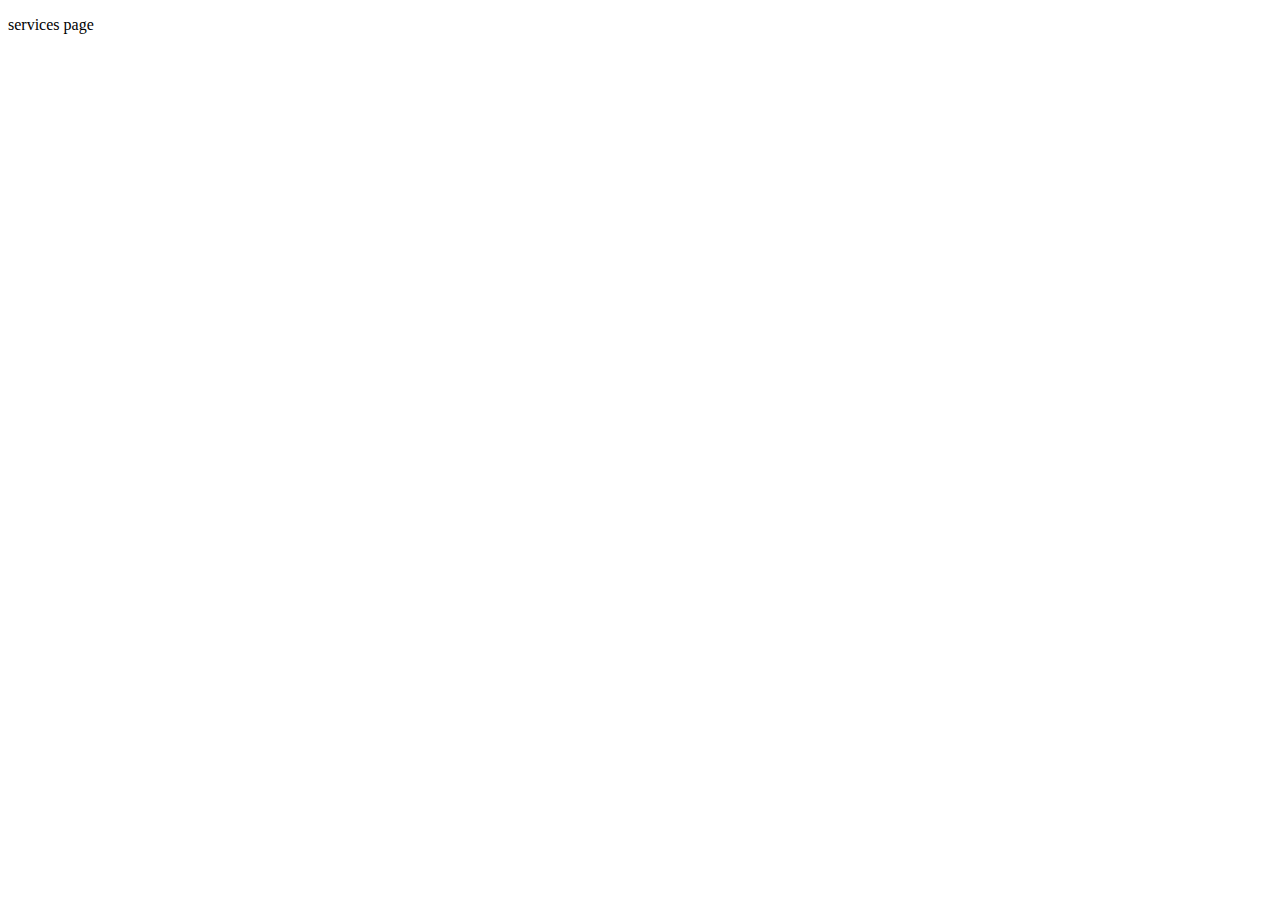
==== services.html @ c13758a7 "Initial commit" ====
<!DOCTYPE html>
<html lang="en">

<head>
    <meta charset="UTF-8">
    <meta http-equiv="X-UA-Compatible" content="IE=edge">
    <meta name="viewport" content="width=device-width, initial-scale=1.0">
    <title>Document</title>
</head>

<body>
    <p>services page</p>
</body>

</html>
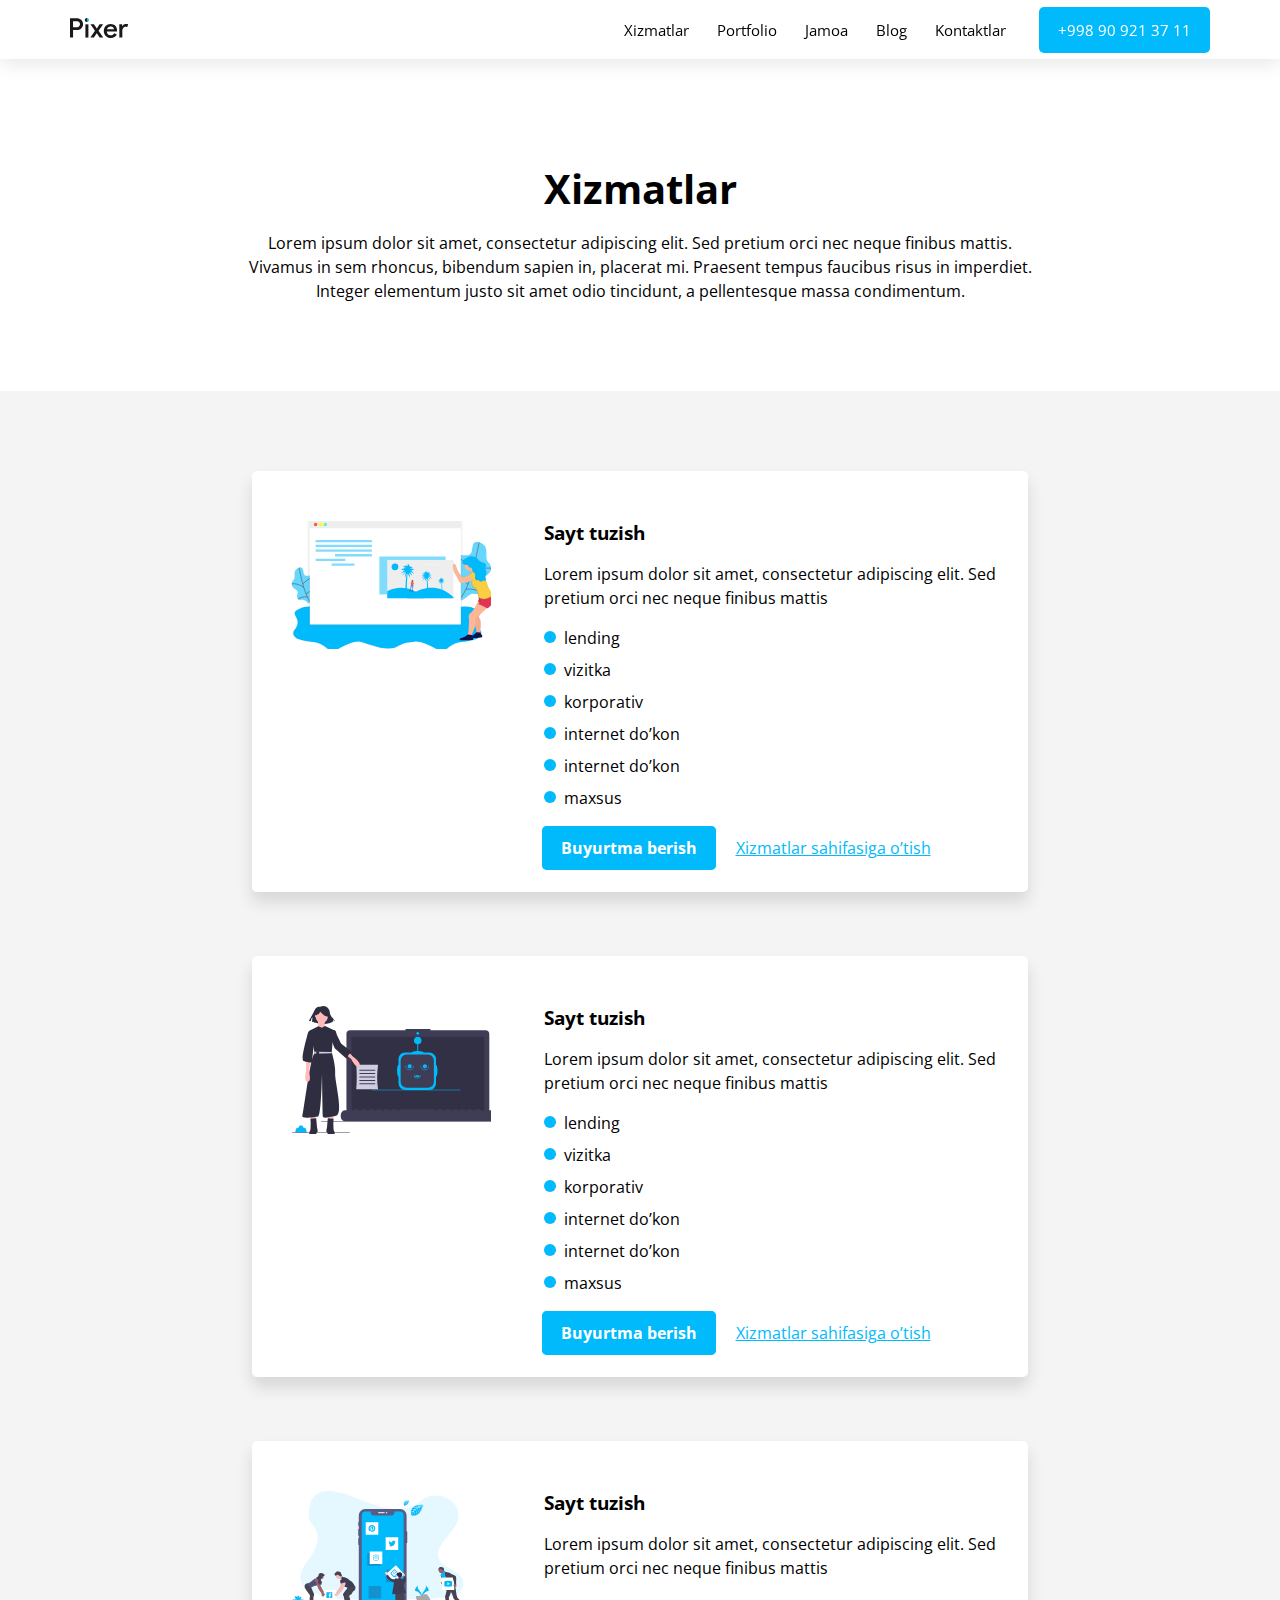
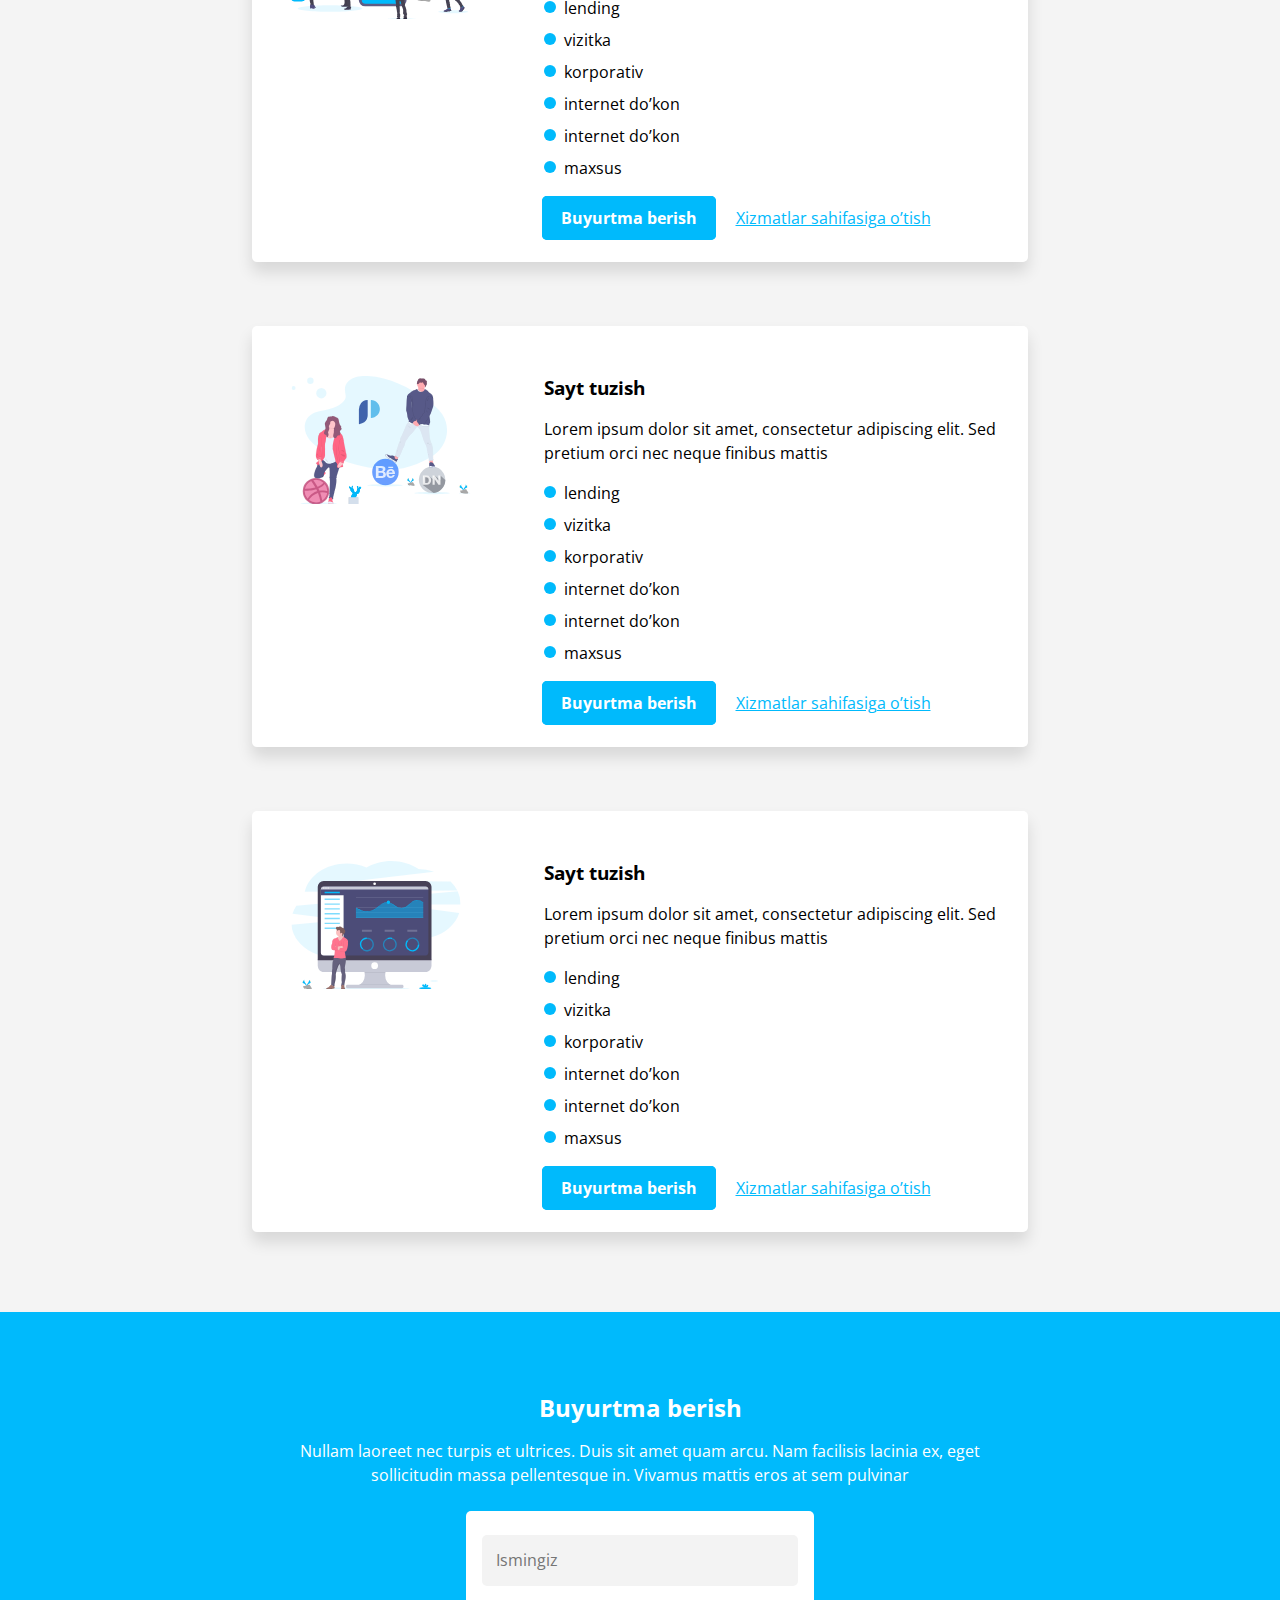
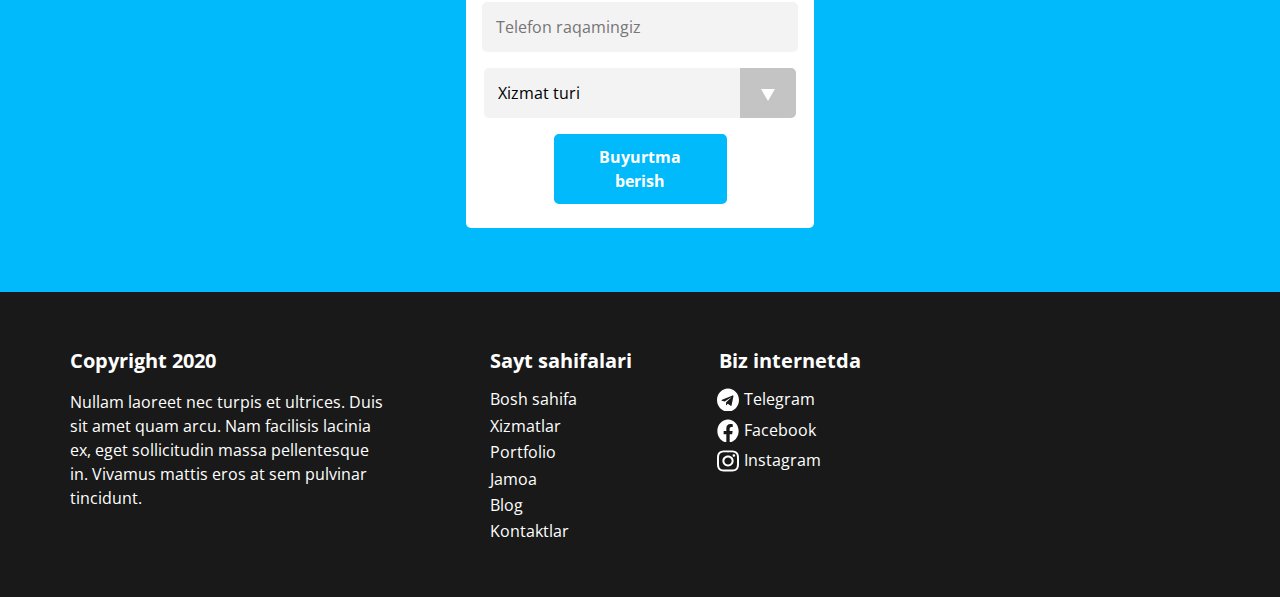
==== commit 76af47b2: "Updated" ====
--- a/services.html
+++ b/services.html
@@ -5,11 +5,386 @@
     <meta charset="UTF-8">
     <meta http-equiv="X-UA-Compatible" content="IE=edge">
     <meta name="viewport" content="width=device-width, initial-scale=1.0">
-    <title>Document</title>
+    <title>Services Page</title>
+    <link rel="stylesheet" href="./css/normalize.css">
+    <link rel="stylesheet" href="./css/styles.css">
+    <!-- <link rel="stylesheet" href="./css/styles.min.css"> -->
 </head>
 
 <body>
-    <p>services page</p>
+    <!-- Header started -->
+    <header class="site-header">
+        <div class="container">
+            <div class="header-box">
+                <a class="site-header-logo" href="./index.html">
+                    <svg width="59" height="20" viewBox="0 0 59 20" fill="currentColor"
+                        xmlns="http://www.w3.org/2000/svg">
+                        <g clip-path="url(#clip0_10_2)">
+                            <path
+                                d="M0 19.5676V0.216198H6.70257C7.53798 0.210424 8.36748 0.356677 9.15054 0.647812C9.89243 0.921593 10.5756 1.33379 11.1637 1.86249C11.7612 2.4057 12.2363 3.06984 12.5574 3.81079C12.8785 4.55174 13.0383 5.35255 13.0262 6.16C13.0346 6.96286 12.873 7.75841 12.552 8.49435C12.231 9.23029 11.7578 9.88996 11.1637 10.43C10.5757 10.9589 9.89253 11.3711 9.15054 11.6447C8.36804 11.9359 7.53911 12.0824 6.70419 12.0771H3.05369V19.5635L0 19.5676ZM6.78355 9.16186C7.24674 9.17085 7.70681 9.08429 8.13507 8.90759C8.51251 8.74953 8.85304 8.51487 9.13515 8.21847C9.40158 7.93659 9.61231 7.60689 9.75626 7.24673C9.89699 6.90357 9.97039 6.53655 9.97247 6.16567C9.97004 5.39418 9.67012 4.65337 9.13515 4.09748C8.82929 3.78664 8.46334 3.54133 8.05961 3.37649C7.65587 3.21166 7.2228 3.13075 6.78678 3.1387H3.05369V9.1651L6.78355 9.16186Z"
+                                fill="currentColor" />
+                            <path d="M15.4045 6.3244V19.5676H18.4047V6.3244H15.4045Z" fill="currentColor" />
+                            <path
+                                d="M18.9109 2.02445C18.9153 2.28999 18.8662 2.5537 18.7665 2.79983C18.6667 3.04596 18.5183 3.26945 18.3303 3.45695C18.1479 3.64913 17.9274 3.80123 17.683 3.90356C17.4386 4.00589 17.1756 4.05622 16.9107 4.05133V4.05133V-6.27427e-06C17.1756 -0.00469046 17.4386 0.0457264 17.6829 0.148046C17.9273 0.250366 18.1477 0.402356 18.3303 0.594374C18.5179 0.781671 18.666 1.00478 18.7658 1.25045C18.8655 1.49612 18.9149 1.75933 18.9109 2.02445V2.02445Z"
+                                fill="#00BAFC" />
+                            <path
+                                d="M16.9082 -3.17023e-06V4.05377C16.6399 4.05996 16.3732 4.01033 16.1251 3.90801C15.877 3.80569 15.6528 3.65292 15.4668 3.45939C15.2779 3.27192 15.1288 3.04814 15.0286 2.80154C14.9284 2.55493 14.8791 2.2906 14.8838 2.02445C14.88 1.75915 14.9296 1.49579 15.0298 1.25009C15.13 1.00439 15.2786 0.781388 15.4668 0.594377C15.653 0.401162 15.8772 0.248601 16.1253 0.146305C16.3734 0.0440089 16.64 -0.00580651 16.9082 -3.17023e-06V-3.17023e-06Z"
+                                fill="currentColor" />
+                            <path
+                                d="M24.9996 12.8375L20.4316 6.3244H23.9185L26.7827 10.5134H26.8637L29.536 6.3244H33.1574L28.5359 12.8375L33.2383 19.5676H29.6753L26.8103 15.2433H26.7293L23.8886 19.5676H20.3506L24.9996 12.8375Z"
+                                fill="currentColor" />
+                            <path
+                                d="M46.837 16.4054C46.267 17.4441 45.4495 18.3261 44.4571 18.9732C43.4313 19.6588 42.1705 20.0016 40.6746 20.0016C39.7342 20.0115 38.8015 19.8322 37.9318 19.4745C37.1138 19.1368 36.3733 18.6356 35.7559 18.0015C35.1359 17.3602 34.649 16.6025 34.3234 15.7721C33.9729 14.8722 33.7986 13.9133 33.81 12.9476C33.8047 12.0202 33.9694 11.0997 34.2959 10.2316C34.6033 9.40335 35.0664 8.64165 35.6604 7.98769C36.2804 7.31507 37.0354 6.78088 37.876 6.42003C38.7166 6.05917 39.6238 5.87979 40.5385 5.89359C41.5642 5.89359 42.4788 6.06473 43.2821 6.407C44.0578 6.73143 44.754 7.22015 45.3227 7.8395C45.8983 8.48222 46.3353 9.23672 46.6062 10.0559C46.9111 10.9693 47.0619 11.9272 47.0524 12.8901V13.133C47.0351 13.2129 47.0259 13.2943 47.0249 13.376C47.0072 13.4467 46.9983 13.5193 46.9982 13.5922H36.8103C36.8481 14.1675 37.0044 14.7288 37.2694 15.2409C37.5017 15.6851 37.8183 16.0798 38.2015 16.4029C38.5639 16.7056 38.9816 16.935 39.4315 17.0783C39.8589 17.2192 40.3056 17.2921 40.7555 17.2945C41.6193 17.2945 42.3311 17.0875 42.8909 16.6734C43.449 16.2587 43.9173 15.7354 44.2676 15.1348L46.837 16.4054ZM44.0522 11.2973C44.0045 10.986 43.9183 10.6819 43.7955 10.3919C43.6524 10.0474 43.4411 9.73528 43.1744 9.47445C42.8604 9.17221 42.4941 8.92964 42.0933 8.7586C41.6522 8.56048 41.1164 8.46141 40.4859 8.46141C39.6221 8.46141 38.8787 8.71811 38.2557 9.23152C37.6328 9.74492 37.2138 10.4335 36.999 11.2973H44.0522Z"
+                                fill="currentColor" />
+                            <path
+                                d="M49.323 6.32439H52.1572V8.32455H52.3192C52.4896 7.97311 52.7142 7.65066 52.9848 7.36901C53.263 7.07159 53.5817 6.81481 53.9315 6.60619C54.2826 6.39788 54.6541 6.22586 55.0401 6.09279C55.4001 5.96384 55.7792 5.89596 56.1616 5.89197C56.5346 5.88498 56.9069 5.92608 57.2694 6.01424C57.5619 6.09067 57.8435 6.20386 58.1075 6.35111L57.2427 9.08089C57.0308 8.98692 56.8084 8.91894 56.5803 8.87844C56.2903 8.82969 55.9965 8.80692 55.7025 8.81042C55.2391 8.80503 54.7808 8.90761 54.3639 9.11004C53.9584 9.30937 53.5958 9.58611 53.2966 9.92468C52.9822 10.2826 52.7393 10.6974 52.5807 11.1466C52.408 11.6257 52.3211 12.1315 52.324 12.6407V19.5676H49.3279L49.323 6.32439Z"
+                                fill="currentColor" />
+                        </g>
+                        <defs>
+                            <clipPath id="clip0_10_2">
+                                <rect width="58.1067" height="20" fill="white" />
+                            </clipPath>
+                        </defs>
+                    </svg>
+                </a>
+                <nav>
+                    <ul class="nav-list">
+                        <li class="nav-list-item">
+                            <a class="nav-list-item-link next-page-list-item" href="./services.html">Xizmatlar</a>
+                        </li>
+                        <li class="nav-list-item">
+                            <a class="nav-list-item-link next-page-list-item" href="./portfolio.html">Portfolio</a>
+                        </li>
+                        <li class="nav-list-item">
+                            <a class="nav-list-item-link next-page-list-item" href="./team.html">Jamoa</a>
+                        </li>
+                        <li class="nav-list-item">
+                            <a class="nav-list-item-link next-page-list-item" href="./blog.html">Blog</a>
+                        </li>
+                        <li class="nav-list-item">
+                            <a class="nav-list-item-link next-page-list-item" href="./contact.html">Kontaktlar</a>
+                        </li>
+                    </ul>
+                </nav>
+                <a class="main-button" href="tel:+99890909213711">+998 90 921 37 11</a>
+            </div>
+        </div>
+    </header>
+    <!-- Header finished -->
+
+    <main>
+        <section class="page-hero">
+            <div class="container">
+                <div class="page-hero-box">
+                    <h2>Xizmatlar</h2>
+                    <p>Lorem ipsum dolor sit amet, consectetur adipiscing elit. Sed pretium orci nec neque finibus
+                        mattis. Vivamus in sem rhoncus, bibendum sapien in, placerat mi. Praesent tempus faucibus risus
+                        in imperdiet. Integer elementum justo sit amet odio tincidunt, a pellentesque massa condimentum.
+                    </p>
+                </div>
+            </div>
+        </section>
+
+        <section class="info">
+            <div class="container">
+                <ul class="info-list">
+                    <li class="info-list-item">
+                        <div class="info-list-all-box">
+                            <h3>
+                                Sayt tuzish
+                            </h3>
+                            <div class="info-list-desc">
+                                <p>
+                                    Lorem ipsum dolor sit amet, consectetur adipiscing elit. Sed pretium orci nec neque
+                                    finibus mattis
+                                </p>
+                            </div>
+                            <ul class="info-sublist">
+                                <li class="info-sublist-item">
+                                    lending
+                                </li>
+                                <li class="info-sublist-item">
+                                    vizitka
+                                </li>
+                                <li class="info-sublist-item">
+                                    korporativ
+                                </li>
+                                <li class="info-sublist-item">
+                                    internet do’kon
+                                </li>
+                                <li class="info-sublist-item">
+                                    internet do’kon
+                                </li>
+                                <li class="info-sublist-item">
+                                    maxsus
+                                </li>
+                            </ul>
+                        </div>
+
+                        <div class="hero-button services-button next-page-buttons">
+                            <a class="hero-button-item" href="#order">Buyurtma berish</a>
+                            <a class="services-button-item" href="./services.html">Xizmatlar sahifasiga o’tish</a>
+                        </div>
+                    </li>
+
+                    <li class="info-list-item">
+                        <div class="info-list-all-box">
+                            <h3>
+                                Sayt tuzish
+                            </h3>
+                            <div class="info-list-desc">
+                                <p>
+                                    Lorem ipsum dolor sit amet, consectetur adipiscing elit. Sed pretium orci nec neque
+                                    finibus mattis
+                                </p>
+                            </div>
+                            <ul class="info-sublist">
+                                <li class="info-sublist-item">
+                                    lending
+                                </li>
+                                <li class="info-sublist-item">
+                                    vizitka
+                                </li>
+                                <li class="info-sublist-item">
+                                    korporativ
+                                </li>
+                                <li class="info-sublist-item">
+                                    internet do’kon
+                                </li>
+                                <li class="info-sublist-item">
+                                    internet do’kon
+                                </li>
+                                <li class="info-sublist-item">
+                                    maxsus
+                                </li>
+                            </ul>
+                        </div>
+
+                        <div class="hero-button services-button next-page-buttons">
+                            <a class="hero-button-item" href="#order">Buyurtma berish</a>
+                            <a class="services-button-item" href="./services.html">Xizmatlar sahifasiga o’tish</a>
+                        </div>
+                    </li>
+
+                    <li class="info-list-item">
+                        <div class="info-list-all-box">
+                            <h3>
+                                Sayt tuzish
+                            </h3>
+                            <div class="info-list-desc">
+                                <p>
+                                    Lorem ipsum dolor sit amet, consectetur adipiscing elit. Sed pretium orci nec neque
+                                    finibus mattis
+                                </p>
+                            </div>
+                            <ul class="info-sublist">
+                                <li class="info-sublist-item">
+                                    lending
+                                </li>
+                                <li class="info-sublist-item">
+                                    vizitka
+                                </li>
+                                <li class="info-sublist-item">
+                                    korporativ
+                                </li>
+                                <li class="info-sublist-item">
+                                    internet do’kon
+                                </li>
+                                <li class="info-sublist-item">
+                                    internet do’kon
+                                </li>
+                                <li class="info-sublist-item">
+                                    maxsus
+                                </li>
+                            </ul>
+                        </div>
+
+                        <div class="hero-button services-button next-page-buttons">
+                            <a class="hero-button-item" href="#order">Buyurtma berish</a>
+                            <a class="services-button-item" href="./services.html">Xizmatlar sahifasiga o’tish</a>
+                        </div>
+                    </li>
+
+                    <li class="info-list-item">
+                        <div class="info-list-all-box">
+                            <h3>
+                                Sayt tuzish
+                            </h3>
+                            <div class="info-list-desc">
+                                <p>
+                                    Lorem ipsum dolor sit amet, consectetur adipiscing elit. Sed pretium orci nec neque
+                                    finibus mattis
+                                </p>
+                            </div>
+                            <ul class="info-sublist">
+                                <li class="info-sublist-item">
+                                    lending
+                                </li>
+                                <li class="info-sublist-item">
+                                    vizitka
+                                </li>
+                                <li class="info-sublist-item">
+                                    korporativ
+                                </li>
+                                <li class="info-sublist-item">
+                                    internet do’kon
+                                </li>
+                                <li class="info-sublist-item">
+                                    internet do’kon
+                                </li>
+                                <li class="info-sublist-item">
+                                    maxsus
+                                </li>
+                            </ul>
+                        </div>
+
+                        <div class="hero-button services-button next-page-buttons">
+                            <a class="hero-button-item" href="#order">Buyurtma berish</a>
+                            <a class="services-button-item" href="./services.html">Xizmatlar sahifasiga o’tish</a>
+                        </div>
+                    </li>
+
+                    <li class="info-list-item">
+                        <div class="info-list-all-box">
+                            <h3>
+                                Sayt tuzish
+                            </h3>
+                            <div class="info-list-desc">
+                                <p>
+                                    Lorem ipsum dolor sit amet, consectetur adipiscing elit. Sed pretium orci nec neque
+                                    finibus mattis
+                                </p>
+                            </div>
+                            <ul class="info-sublist">
+                                <li class="info-sublist-item">
+                                    lending
+                                </li>
+                                <li class="info-sublist-item">
+                                    vizitka
+                                </li>
+                                <li class="info-sublist-item">
+                                    korporativ
+                                </li>
+                                <li class="info-sublist-item">
+                                    internet do’kon
+                                </li>
+                                <li class="info-sublist-item">
+                                    internet do’kon
+                                </li>
+                                <li class="info-sublist-item">
+                                    maxsus
+                                </li>
+                            </ul>
+                        </div>
+
+                        <div class="hero-button services-button next-page-buttons">
+                            <a class="hero-button-item" href="#order">Buyurtma berish</a>
+                            <a class="services-button-item" href="./services.html">Xizmatlar sahifasiga o’tish</a>
+                        </div>
+                    </li>
+                </ul>
+            </div>
+        </section>
+
+        <section id="order">
+            <div class="contact">
+                <div class="container">
+                    <div class="contact-box">
+                        <h3 class="services-title contact-text">
+                            Buyurtma berish
+                        </h3>
+                        <div class="services-description">
+                            <p class="services-description-content contact-text">
+                                Nullam laoreet nec turpis et ultrices. Duis sit amet quam arcu. Nam facilisis lacinia
+                                ex,
+                                eget
+                                sollicitudin massa pellentesque in. Vivamus mattis eros at sem pulvinar
+                            </p>
+                        </div>
+                        <form class="contact-form" action="https://echo.htmlacademy.ru/courses" method="POST"
+                            autocomplete="off">
+                            <input class="contact-form-input" type="text" placeholder="Ismingiz" aria-label="Ismingiz"
+                                name="user_name" required>
+                            <input class="contact-form-input" type="tel" placeholder="Telefon raqamingiz" aria-label="Telefon raqamingiz" name="user_telnumber" required>
+                            <select class="contact-form-input contact-form-select" name="form_select">
+                                <option value="service" selected disabled>Xizmat turi</option>
+                                <option value="creating">Vebsayt tuzish</option>
+                                <option value="telegrambot">Telegram bot</option>
+                                <option value="smm">SMM</option>
+                                <option value="graphics">Grafik dizayn</option>
+                                <option value="crm">CRM tizimlar</option>
+                            </select>
+
+                            <div class="form-button strategy-link">
+                                <button type="submit" class="hero-button-item">Buyurtma berish</button>
+                            </div>
+                        </form>
+                    </div>
+                </div>
+            </div>
+        </section>
+    </main>
+
+    <!-- Footer started -->
+    <footer>
+        <div class="site-footer">
+            <div class="container">
+                <div class="footer-box">
+                    <div class="site-footer-info">
+                        <strong class="site-footer-social-subheading">Copyright 2020</strong>
+                        <p class="site-footer-info-description">
+                            Nullam laoreet nec turpis et ultrices. Duis sit amet quam arcu. Nam facilisis lacinia ex,
+                            eget sollicitudin massa pellentesque in. Vivamus mattis eros at sem pulvinar tincidunt.
+                        </p>
+                    </div>
+
+                    <div class="site-footer-list-box">
+                        <strong class="site-footer-social-subheading">Sayt sahifalari</strong>
+                        <ul class="site-footer-list">
+                            <li class="site-footer-list-item">
+                                <a class="site-footer-list-item-link" href="./index.html">Bosh sahifa</a>
+                            </li>
+                            <li class="site-footer-list-item">
+                                <a class="site-footer-list-item-link" href="./services.html">Xizmatlar</a>
+                            </li>
+                            <li class="site-footer-list-item">
+                                <a class="site-footer-list-item-link" href="./portfolio.html">Portfolio</a>
+                            </li>
+                            <li class="site-footer-list-item">
+                                <a class="site-footer-list-item-link" href="./team.html">Jamoa</a>
+                            </li>
+                            <li class="site-footer-list-item">
+                                <a class="site-footer-list-item-link" href="./blog.html">Blog</a>
+                            </li>
+                            <li class="site-footer-list-item">
+                                <a class="site-footer-list-item-link" href="./contact.html">Kontaktlar</a>
+                            </li>
+                        </ul>
+                    </div>
+
+                    <div class="site-footer-social-link">
+                        <strong class="site-footer-social-subheading">Biz internetda</strong>
+                        <ul class="site-footer-list">
+                            <li class="site-footer-list-item site-footer-social-list-item">
+                                <a class="site-footer-list-item-link" href="https://web.telegram.org/"
+                                    target="blank">Telegram</a>
+                            </li>
+                            <li class="site-footer-list-item site-footer-social-list-item">
+                                <a class="site-footer-list-item-link"
+                                    href="https://www.googleadservices.com/pagead/aclk?sa=L&ai=DChcSEwi1vpmx5LH4AhUU-7IKHc6TC10YABAAGgJscg&ae=2&ohost=www.google.com&cid=CAESbeD23pTk3afvmd465yNEU3FPaCDDPY_rdlm5u_0SWQ55W1ql4n3HIS4uQI27hx22NHyIb6YDe4Vp_Um40R7a17hJ7rR8JEUUQHUcKEEaW8VaXQ2GG-rhT-alDJwYmvGyyhrnG1CAbHMnTqKlH6c&sig=AOD64_2B2x4SDjdLaLrfPX5Wq9Smlm7-hQ&q&adurl&ved=2ahUKEwjmipGx5LH4AhVx-ioKHaIKCbwQ0Qx6BAgDEAE"
+                                    target="blank">Facebook</a>
+                            </li>
+                            <li class="site-footer-list-item site-footer-social-list-item">
+                                <a class="site-footer-list-item-link" href="https://www.instagram.com/"
+                                    target="blank">Instagram</a>
+                            </li>
+                        </ul>
+                    </div>
+                </div>
+            </div>
+        </div>
+    </footer>
+    <!-- Footer finished -->
 </body>
 
 </html>--- a/css/styles.css
+++ b/css/styles.css
@@ -0,0 +1,832 @@
+:root{
+    --main-white-color: #ffffff;
+    --main-black-color: #000000;
+    --main-button-color: #00BAFC;
+    --main-border-raidus: 5px;
+}
+
+/* open-sans-regular - latin */
+@font-face {
+    font-family: 'Open Sans';
+    font-style: normal;
+    font-weight: 400;
+    src: url('../fonts/open-sans-v29-latin-regular.woff2') format('woff2'), /* Chrome 26+, Opera 23+, Firefox 39+ */
+    url('../fonts/open-sans-v29-latin-regular.woff') format('woff'); /* Chrome 6+, Firefox 3.+, IE 9+, Safari 5.1+ */
+}
+/* open-sans-700 - latin */
+@font-face {
+    font-family: 'Open Sans';
+    font-style: normal;
+    font-weight: 700;
+    src: url('../fonts/open-sans-v29-latin-700.woff2') format('woff2'), /* Chrome 26+, Opera 23+, Firefox 39+ */
+    url('../fonts/open-sans-v29-latin-700.woff') format('woff'); /* Chrome 6+, Firefox 3.6+, IE9+, Safari 5.1+ */
+}
+
+html{
+    scroll-behavior: smooth;
+}
+
+body{
+    margin: 0;
+    padding: 0;
+    box-sizing: border-box;
+    font-family: 'Open Sans';
+    font-weight: 400;
+}
+
+ul{
+    margin: 0;
+    padding: 0;
+    box-sizing: border-box;
+}
+
+.container{
+    max-width: 1140px;
+    margin: 0 auto;
+    padding: 0 20px;
+}
+
+.gotopbtn{
+    position: fixed;
+    width: 50px;
+    height: 50px;
+    background: #27ae60;
+    bottom: 40px;
+    right: 50px;
+    
+    text-decoration: none;
+    text-align: center;
+    line-height: 50px;
+    color: white;
+    font-size: 22px;
+}
+
+.visually-hidden{
+    clip: rect(0 0 0 0);
+    clip-path: inset(50%);
+    height: 1px;
+    overflow: hidden;
+    position: absolute;
+    white-space: nowrap;
+    width: 1px;
+}
+
+
+/* Header section's styles started */
+.site-header{
+    position: fixed;
+    width: 100%;
+    z-index: 1;
+    background: var(--main-white-color);
+    box-shadow: 0px 4px 20px #0000001a;
+}
+
+.header-box{
+    display: flex;
+    align-items: center;
+}
+
+.site-header-logo{
+    width: 58px;
+    margin-right: auto;
+    padding: 18px 0;
+    vertical-align: middle;
+    color: #191919;
+}
+
+.site-header-logo:hover{
+    opacity: 0.8;
+}
+
+.site-header-logo:active{
+    opacity: 0.5;
+}
+
+.nav-list{
+    display: flex;
+    list-style: none;
+    margin-right: 5px;
+}
+
+.nav-list-item-link{
+    padding: 18px;
+    font-size: 15px;
+    line-height: 24px;
+    text-decoration: none;
+    color: var(--main-black-color);
+}
+
+.nav-list-item-link:hover{
+    border-bottom: 3px solid #191919;
+}
+
+.nav-list-item-link:active{
+    background-color: #191919b3;
+    border-bottom: none;
+    color: var(--main-white-color);
+}
+
+.nav-list-item-sublist{
+    display: none;
+    position: fixed;
+    width: 150px;
+    background-color: var(--main-white-color);
+    list-style: none;
+    padding-left: 20px;
+    padding-top: 10px;
+}
+
+.nav-list-item-sublist > li{
+    padding-top: 10px;
+    padding-bottom: 10px;
+    padding-left: 10px;
+}
+
+.nav-list-item-sublist > li > a{
+    text-decoration: none;
+    font-size: 15px;
+    line-height: 24px;
+    color: #000000;
+}
+
+.nav-list-item-sublist > li:hover{
+    background: var(--main-button-color);
+}
+
+.nav-list-item-sublist > li:hover > a{
+    color: var(--main-white-color);
+}
+
+.nav-list-item:hover .nav-list-item-sublist{
+    display: block;
+}
+
+/* Main button styles */
+.main-button{
+    padding: 8px 16px;
+    text-align: center;
+    font-size: 15px;
+    line-height: 24px;
+    border: 3px solid transparent;
+    background-color: var(--main-button-color);
+    border-radius: var(--main-border-raidus);
+    color: var(--main-white-color);
+    text-decoration: none;
+}
+
+.main-button:hover{
+    background-color: var(--main-white-color);
+    color: var(--main-button-color);
+    border: 3px solid var(--main-button-color);
+    border-radius: var(--main-border-raidus);
+}
+
+.main-button:active{
+    background: #00bafc99;
+    border: 3px solid transparent;
+    border-radius: var(--main-border-raidus);
+    color: var(--main-white-color);
+}
+/* Main button styles finished*/
+/* Header section's styles finished */
+
+/* Main section's styles started */
+/* Hero section's styles started */
+.hero{
+    display: flex;
+    justify-content: space-between;
+    padding-top: 140px;
+    padding-bottom: 136px;
+}
+
+.hero-heading{
+    width: 470px;
+    margin-bottom: 16px;
+}
+
+.hero-heading-content{
+    font-weight: 700;
+    font-size: 30px;
+    line-height: 130%;
+    color: var(--main-black-color);
+}
+
+.hero-description{
+    width: 465px;
+}
+
+.hero-description-content{
+    font-size: 16px;
+    line-height: 24px;
+    color: var(--main-black-color);
+}
+
+.hero-button{
+    margin-top: 25px;
+}
+
+.hero-button-item{
+    padding: 8px 16px;
+    text-decoration: none;
+    background-color: var(--main-button-color);
+    color: var(--main-white-color);
+    border: 3px solid var(--main-button-color);
+    border-radius: var(--main-border-raidus);
+    font-weight: 700;
+    font-size: 16px;
+    line-height: 24px;
+}
+
+.hero-button-item:hover{
+    opacity: 0.8;
+}
+
+.hero-button-item:active{
+    opacity: 0.6;
+}
+
+.hero-intro-iframe{
+    border: none;
+    border-radius: var(--main-border-raidus);
+}
+/* Hero section's styles finished */
+
+/* Services section's styles started */
+.services-title{
+    margin-bottom: 16px;
+    font-weight: 700;
+    font-size: 24px;
+    line-height: 130%;
+    text-align: center;
+    color: var(--main-black-color);
+}
+
+.services-description{
+    width: 719px;
+    margin: 0 auto;
+}
+
+.services-description-content{
+    font-size: 16px;
+    line-height: 24px;
+    text-align: center;
+    color: var(--main-black-color);
+}
+
+.services-list{
+    display: flex;
+    align-items: center;
+    justify-content: center;
+    flex-wrap: wrap;
+    list-style: none;
+}
+
+.services-list-item{
+    position: relative;
+    width: 320px;
+    box-shadow: 0px 8px 8px #0000001a;
+    border-radius: var(--main-border-raidus);   
+}
+
+.services-list-item:hover{
+    background: var(--main-white-color);
+    box-shadow: 0px 12px 21px #0000001a;
+    border-radius: var(--main-border-raidus);  
+}
+
+.services-list-item:active{
+    background: var(--main-white-color);
+    box-shadow: 0px 4px 4px #00000033;
+    border-radius: var(--main-border-raidus);  
+}
+
+.services-list-item:nth-child(2){
+    margin: 0 70px;
+}
+
+.services-list-item:nth-child(4), .services-list-item:nth-child(5){
+    margin-top: 48px;
+}
+
+.services-list-item:nth-child(4){
+    margin-right: 70px;
+}
+
+.services-list-item::before{
+    position: absolute;
+    content: "";
+    background-image: url("../Images/services-card-first.svg");
+    background-repeat: no-repeat;
+    width: 222px;
+    height: 130px;
+    left: 60px;
+    top: 24px;
+}
+
+.services-list-item:nth-child(2)::before{
+    background-image: url("../Images/services-card-second.svg");
+}
+
+.services-list-item:nth-child(3)::before{
+    background-image: url("../Images/services-card-third.svg");
+}
+
+.services-list-item:nth-child(4)::before{
+    background-image: url("../Images/services-card-fourth.svg");
+}
+
+.services-list-item:nth-child(5)::before{
+    background-image: url("../Images/services-card-fiveth.svg");
+}
+
+.services-list-link{
+    text-decoration: none;
+    color: var(--main-black-color);
+}
+
+.services-list-box{
+    padding-top: 170px;
+    padding-bottom: 24px;
+    text-align: center;
+}
+
+.services-list-heading{
+    margin-bottom: 16px;
+    font-weight: 700;
+    font-size: 20px;
+    line-height: 130%;
+}
+
+.services-button{
+    margin-top: 52px;
+    margin-right: 80px;
+    text-align: center;
+}
+
+.services-button-item{
+    margin-left: 16px;
+    line-height: 24px;
+    text-align: center;
+    text-decoration-line: underline;
+    color: var(--main-button-color);
+}
+
+/* Services section's styles finished */
+
+
+/* Strategy section's styles started */
+.strategy{
+    width: 828px;
+    margin: 0 auto;
+    padding-top: 112px;
+}
+
+.strategy-list{
+    display: flex;
+    flex-direction: column;
+    width: 950px;
+    margin: 0 auto;
+    justify-content: center;
+    margin-top: 122px;
+    list-style: none;
+}
+
+.strategy-list-item{
+    position: relative;
+    display: flex;
+    align-items: center;
+    margin-bottom: 229px;
+}
+
+.strategy-list-item:nth-child(5){
+    margin-bottom: 135px;
+}
+
+.strategy-list-item:nth-child(odd)::before{
+    position: absolute;
+    content: "";
+    width: 300px;
+    height: 290px;
+    background-image: url("../Images/ourmethod-one.svg");
+    background-repeat: no-repeat;
+    left: -15px;
+}
+
+.strategy-list-item:nth-child(2)::before{
+    position: absolute;
+    content: "";
+    width: 300px;
+    height: 290px;
+    background-image: url("../Images/ourmethod-two.svg");
+    background-repeat: no-repeat;
+    right: 130px;
+}
+
+.strategy-list-item:nth-child(3)::before{
+    position: absolute;
+    content: "";
+    width: 300px;
+    height: 290px;
+    background-image: url("../Images/ourmethod-three.svg");
+    background-repeat: no-repeat;
+    right: 130px;
+}
+
+.strategy-list-item:nth-child(4)::before{
+    position: absolute;
+    content: "";
+    width: 300px;
+    height: 290px;
+    background-image: url("../Images/ourmethod-four.svg");
+    background-repeat: no-repeat;
+    right: 130px;
+    bottom: -140px;
+}
+
+.strategy-list-item:nth-child(5)::before{
+    position: absolute;
+    content: "";
+    width: 300px;
+    height: 290px;
+    background-image: url("../Images/ourmethod-five.svg");
+    background-repeat: no-repeat;
+    right: 130px;
+    bottom: -120px;
+}
+
+.strategy-list-contents-even{
+    width: 493px;
+    margin-left: 320px;
+}
+
+.strategy-list-contents-odd{
+    width: 593px;
+    margin-right: 400px;
+}
+
+.text-line-height{
+    line-height: 24px;
+}
+
+.strategy-link{
+    text-align: center;
+    margin-top: 0;
+    padding-bottom: 56px;
+}
+/* Strategy section's styles finished */
+
+
+/* Contact section's srtles started */
+.contact{
+    background: var(--main-button-color);
+}
+
+.contact-box{
+    padding-top: 56px;
+    padding-bottom: 64px;
+}
+
+.contact-text{
+    color: var(--main-white-color);
+}
+
+.contact-form{
+    width: 348px;
+    margin-top: 24px;
+    margin-right: auto;
+    margin-left: auto;
+    padding-top: 24px;
+    background-color: var(--main-white-color);
+    border-radius: var(--main-border-raidus);
+}
+
+.contact-form-input{
+    width: 300px;
+    display: block;
+    margin-right: auto;
+    margin-bottom: 16px;
+    margin-left: auto;
+    padding-top: 16px;
+    padding-bottom: 16px;
+    padding-left: 14px;
+    background: #F3F3F3;
+    border-radius: var(--main-border-raidus);
+    border: none;
+}
+
+.contact-form-select{
+    width: 312px;
+    appearance: none;
+    background-image: url(../Images/order-select-bg.svg);
+    background-repeat: no-repeat;
+    background-position: right;
+}
+
+.form-button{
+    display: flex;
+    width: 173px;
+    margin: 0 auto;
+    padding-bottom: 24px;
+}
+
+.form-button-item{
+    padding: 8px 16px;
+    background: var(--main-button-color);
+    border-radius: var(--main-border-raidus);
+    border: 3px solid transparent;
+    font-weight: 700;
+    font-size: 16px;
+    color: var(--main-white-color);
+}
+
+.form-button-item:hover{
+    background-color: var(--main-white-color);
+    color: var(--main-button-color);
+    border: 3px solid var(--main-button-color);
+    border-radius: var(--main-border-raidus);
+}
+
+.form-button-item:active{
+    background: #00bafc99;
+    border: 3px solid transparent;
+    border-radius: var(--main-border-raidus);
+    color: var(--main-white-color);
+}
+/* Contact section's srtles finished */
+/* Main section's styles finisheed */
+
+/* Footer section's styles started */
+.site-footer{
+    background-color: #191919;
+}
+
+.footer-box{
+    display: flex;
+    padding: 56px 0;
+}
+
+.site-footer-info{
+    width: 320px;
+}
+
+.site-footer-social-subheading{
+    margin-bottom: 16px;
+    font-weight: 700;
+    font-size: 20px;
+    line-height: 130%;
+    color: var(--main-white-color);
+}
+
+.site-footer-info-description{
+    line-height: 150%;
+    color: var(--main-white-color);
+}
+
+.site-footer-list-item-link{
+    color: var(--main-white-color);
+}
+
+.site-footer-list-item-link:hover{
+    color: var(--main-button-color);
+}
+
+.site-footer-list-item-link:active{
+    opacity: 0.6;
+}
+
+.site-footer-list-box{
+    margin-right: 87px;
+    margin-left: 100px;
+}
+
+.site-footer-list{
+    margin-top: 16px;
+    list-style: none;
+}
+
+.site-footer-list-item{
+    margin-bottom: 8px;
+}
+
+.site-footer-list-item:nth-child(6){
+    margin-bottom: 0px;
+}
+
+.site-footer-list-item-link{
+    text-decoration: none;
+}
+
+.site-footer-social-list-item{
+    position: relative;
+    margin-left: 25px;
+    margin-bottom: 12px;
+}
+
+.site-footer-social-list-item::before{
+    position: absolute;
+    content: "";
+    background: url("../Images/telegram.svg") no-repeat;
+    width: 22px;
+    height: 23px;
+    left: -27px;
+    top: -2px;
+}
+
+.site-footer-social-list-item:nth-child(2)::before{
+    position: absolute;
+    content: "";
+    background: url("../Images/facebook.svg") no-repeat;
+    width: 22px;
+    height: 23px;
+    left: -27px;
+    top: -2px;
+}
+
+.site-footer-social-list-item:nth-child(3)::before{
+    position: absolute;
+    content: "";
+    background: url("../Images/instagram.svg") no-repeat;
+    width: 22px;
+    height: 23px;
+    left: -27px;
+    top: -2px;
+}
+/* Footer section's styles finished */
+
+
+.next-page-list-item{
+    padding-top: 18px;
+    padding-right: 28px;
+    padding-bottom: 18px;
+    padding-left: 0;
+}
+
+.page-hero{
+    padding-top: 130px;
+    padding-bottom: 72px;
+}
+
+.page-hero-box{
+    width: 800px;
+    margin: 0 auto;
+    text-align: center;
+}
+
+.page-hero-box > h2{
+    margin-bottom: 16px;
+    font-weight: 700;
+    font-size: 40px;
+    line-height: 130%;
+    color: var(--main-black-color);
+}
+
+.page-hero-box > p{
+    line-height: 24px;
+    text-align: center;
+    color: var(--main-black-color);
+}
+
+.info{
+    background-color: #F4F4F4;
+}
+
+.info-list{
+    padding: 80px 0;
+    list-style: none;
+}
+
+.info-list-item{
+    position: relative;
+    width: 504px;
+    margin: 0px auto;
+    margin-bottom: 64px;
+    padding-top: 32px;
+    padding-bottom: 32px;
+    /* padding-right: 32px; */
+    padding-left: 272px;
+    background: var(--main-white-color);
+    box-shadow: 0px 10px 16px #0000001f;
+    border-radius: 5px;
+}
+
+.info-list-item::before{
+    position: absolute;
+    content: "";
+    background-image: url(../Images/services-card-first.svg);
+    background-repeat: no-repeat;
+    width: 200px;
+    height: 128px;
+    top: 50px;
+    left: 5%;
+}
+
+.info-list-item:nth-child(2){
+    position: relative;
+}
+
+.info-list-item:nth-child(2)::before{
+    position: absolute;
+    content: "";
+    background-image: url(../Images/services-card-second.svg);
+    background-repeat: no-repeat;
+    width: 200px;
+    height: 128px;
+    top: 50px;
+    left: 5%;
+}
+
+.info-list-item:nth-child(3){
+    position: relative;
+}
+
+.info-list-item:nth-child(3)::before{
+    position: absolute;
+    content: "";
+    background-image: url(../Images/services-card-third.svg);
+    background-repeat: no-repeat;
+    width: 200px;
+    height: 128px;
+    top: 50px;
+    left: 5%;
+}
+
+.info-list-item:nth-child(4){
+    position: relative;
+}
+
+.info-list-item:nth-child(4)::before{
+    position: absolute;
+    content: "";
+    background-image: url(../Images/services-card-fourth.svg);
+    background-repeat: no-repeat;
+    width: 200px;
+    height: 128px;
+    top: 50px;
+    left: 5%;
+}
+
+.info-list-item:last-child{
+    position: relative;
+    margin-bottom: 0;
+}
+
+.info-list-item:last-child::before{
+    position: absolute;
+    content: "";
+    background-image: url(../Images/services-card-fiveth.svg);
+    background-repeat: no-repeat;
+    width: 200px;
+    height: 128px;
+    top: 50px;
+    left: 5%;
+}
+
+.info-list-item > h3{
+    margin-bottom: 16px;
+    font-weight: 700;
+    font-size: 20px;
+    line-height: 130%;
+    color: var(--main-black-color);
+}
+
+.info-list-desc{
+    width: 500px;
+}
+
+.info-list-desc > p{
+    margin-bottom: 16px;
+    line-height: 24px;
+    color: var(--main-black-color);
+}
+
+.info-sublist{
+    list-style: none;
+}
+
+.info-sublist-item{
+    position: relative;
+    margin-left: 20px;
+    margin-bottom: 8px;
+    line-height: 24px;
+    color: var(--main-black-color);
+}
+
+.info-list-all-box{
+    margin-left: 20px;
+}
+
+.info-sublist-item::before{
+    position: absolute;
+    content: "";
+    width: 12px;
+    height: 12px;
+    border-radius: 50%;
+    background-color: #00BAFC;
+    left: -20px;
+    top: 5px;
+}
+
+.next-page-buttons{
+    margin-top: 26px;
+}
+
--- a/css/styles.min.css
+++ b/css/styles.min.css
@@ -0,0 +1,2 @@
+/*! normalize.css v8.0.1 | MIT License | github.com/necolas/normalize.css */html{line-height:1.15;-webkit-text-size-adjust:100%}body{margin:0}main{display:block}h1{font-size:2em;margin:.67em 0}hr{box-sizing:content-box;height:0;overflow:visible}pre{font-family:monospace,monospace;font-size:1em}a{background-color:transparent}abbr[title]{border-bottom:none;text-decoration:underline;text-decoration:underline dotted}b,strong{font-weight:bolder}code,kbd,samp{font-family:monospace,monospace;font-size:1em}small{font-size:80%}sub,sup{font-size:75%;line-height:0;position:relative;vertical-align:baseline}sub{bottom:-.25em}sup{top:-.5em}img{border-style:none}button,input,optgroup,select,textarea{font-family:inherit;font-size:100%;line-height:1.15;margin:0}button,input{overflow:visible}button,select{text-transform:none}[type=button],[type=reset],[type=submit],button{-webkit-appearance:button}[type=button]::-moz-focus-inner,[type=reset]::-moz-focus-inner,[type=submit]::-moz-focus-inner,button::-moz-focus-inner{border-style:none;padding:0}[type=button]:-moz-focusring,[type=reset]:-moz-focusring,[type=submit]:-moz-focusring,button:-moz-focusring{outline:1px dotted ButtonText}fieldset{padding:.35em .75em .625em}legend{box-sizing:border-box;color:inherit;display:table;max-width:100%;padding:0;white-space:normal}progress{vertical-align:baseline}textarea{overflow:auto}[type=checkbox],[type=radio]{box-sizing:border-box;padding:0}[type=number]::-webkit-inner-spin-button,[type=number]::-webkit-outer-spin-button{height:auto}[type=search]{-webkit-appearance:textfield;outline-offset:-2px}[type=search]::-webkit-search-decoration{-webkit-appearance:none}::-webkit-file-upload-button{-webkit-appearance:button;font:inherit}details{display:block}summary{display:list-item}template{display:none}[hidden]{display:none}
+:root{--main-white-color:#ffffff;--main-black-color:#000000;--main-button-color:#00BAFC;--main-border-raidus:5px}@font-face{font-family:'Open Sans';font-style:normal;font-weight:400;src:url('../fonts/open-sans-v29-latin-regular.woff2') format('woff2'),url('../fonts/open-sans-v29-latin-regular.woff') format('woff')}@font-face{font-family:'Open Sans';font-style:normal;font-weight:700;src:url('../fonts/open-sans-v29-latin-700.woff2') format('woff2'),url('../fonts/open-sans-v29-latin-700.woff') format('woff')}body{margin:0;padding:0;-webkit-box-sizing:border-box;box-sizing:border-box;font-family:'Open Sans';font-weight:400}ul{margin:0;padding:0;-webkit-box-sizing:border-box;box-sizing:border-box}.container{max-width:1140px;margin:0 auto;padding:0 20px}.visually-hidden{clip:rect(0 0 0 0);-webkit-clip-path:inset(50%);clip-path:inset(50%);height:1px;overflow:hidden;position:absolute;white-space:nowrap;width:1px}.site-header{background:var(--main-white-color);-webkit-box-shadow:0 4px 20px #0000001a;box-shadow:0 4px 20px #0000001a}.header-box{display:-webkit-box;display:-ms-flexbox;display:flex;-webkit-box-align:center;-ms-flex-align:center;align-items:center}.site-header-logo{width:58px;margin-right:auto;padding:18px 0;vertical-align:middle;color:#191919}.site-header-logo:hover{opacity:.8}.site-header-logo:active{opacity:.5}.nav-list{display:-webkit-box;display:-ms-flexbox;display:flex;list-style:none}.nav-list-item-link{padding:18px;font-size:15px;line-height:24px;text-decoration:none;color:var(--main-black-color)}.nav-list-item-link:hover{border-bottom:3px solid #191919}.nav-list-item-link:active{background-color:#191919b3;border-bottom:none;color:var(--main-white-color)}.main-button{padding:8px 16px;text-align:center;font-size:15px;line-height:24px;border:3px solid transparent;background-color:var(--main-button-color);border-radius:var(--main-border-raidus);color:var(--main-white-color);text-decoration:none}.main-button:hover{background-color:var(--main-white-color);color:var(--main-button-color);border:3px solid var(--main-button-color);border-radius:var(--main-border-raidus)}.main-button:active{background:#00bafc99;border:3px solid transparent;border-radius:var(--main-border-raidus);color:var(--main-white-color)}.hero{display:-webkit-box;display:-ms-flexbox;display:flex;-webkit-box-pack:justify;-ms-flex-pack:justify;justify-content:space-between;padding-top:80px;padding-bottom:136px}.hero-heading{width:470px;margin-bottom:16px}.hero-heading-content{font-weight:700;font-size:30px;line-height:130%;color:var(--main-black-color)}.hero-description{width:465px}.hero-description-content{font-size:16px;line-height:24px;color:var(--main-black-color)}.hero-button{margin-top:25px}.hero-button-item{padding:8px 16px;text-decoration:none;background-color:var(--main-button-color);color:var(--main-white-color);border:3px solid var(--main-button-color);border-radius:var(--main-border-raidus);font-weight:700;font-size:16px;line-height:24px}.hero-button-item:hover{opacity:.8}.hero-button-item:active{opacity:.6}.hero-intro-iframe{border:none;border-radius:var(--main-border-raidus)}.services-title{margin-bottom:16px;font-weight:700;font-size:24px;line-height:130%;text-align:center;color:var(--main-black-color)}.services-description{width:719px;margin:0 auto}.services-description-content{font-size:16px;line-height:24px;text-align:center;color:var(--main-black-color)}.services-list{display:-webkit-box;display:-ms-flexbox;display:flex;-webkit-box-align:center;-ms-flex-align:center;align-items:center;-webkit-box-pack:center;-ms-flex-pack:center;justify-content:center;-ms-flex-wrap:wrap;flex-wrap:wrap;list-style:none}.services-list-item{position:relative;width:320px;-webkit-box-shadow:0 8px 8px #0000001a;box-shadow:0 8px 8px #0000001a;border-radius:var(--main-border-raidus)}.services-list-item:hover{background:var(--main-white-color);-webkit-box-shadow:0 12px 21px #0000001a;box-shadow:0 12px 21px #0000001a;border-radius:var(--main-border-raidus)}.services-list-item:active{background:var(--main-white-color);-webkit-box-shadow:0 4px 4px #00000033;box-shadow:0 4px 4px #00000033;border-radius:var(--main-border-raidus)}.services-list-item:nth-child(2){margin:0 70px}.services-list-item:nth-child(4),.services-list-item:nth-child(5){margin-top:48px}.services-list-item:nth-child(4){margin-right:70px}.services-list-item::before{position:absolute;content:"";background-image:url("../Images/services-card-first.svg");background-repeat:no-repeat;width:222px;height:130px;left:60px;top:24px}.services-list-item:nth-child(2)::before{background-image:url("../Images/services-card-second.svg")}.services-list-item:nth-child(3)::before{background-image:url("../Images/services-card-third.svg")}.services-list-item:nth-child(4)::before{background-image:url("../Images/services-card-fourth.svg")}.services-list-item:nth-child(5)::before{background-image:url("../Images/services-card-fiveth.svg")}.services-list-link{text-decoration:none;color:var(--main-black-color)}.services-list-box{padding-top:170px;padding-bottom:24px;text-align:center}.services-list-heading{margin-bottom:16px;font-weight:700;font-size:20px;line-height:130%}.services-button{margin-top:52px;margin-right:80px;text-align:center}.services-button-item{margin-left:16px;line-height:24px;text-align:center;-webkit-text-decoration-line:underline;text-decoration-line:underline;color:var(--main-button-color)}.strategy{width:828px;margin:0 auto;padding-top:112px}.strategy-list{display:-webkit-box;display:-ms-flexbox;display:flex;-webkit-box-orient:vertical;-webkit-box-direction:normal;-ms-flex-direction:column;flex-direction:column;width:950px;margin:0 auto;-webkit-box-pack:center;-ms-flex-pack:center;justify-content:center;margin-top:122px;list-style:none}.strategy-list-item{position:relative;display:-webkit-box;display:-ms-flexbox;display:flex;-webkit-box-align:center;-ms-flex-align:center;align-items:center;margin-bottom:229px}.strategy-list-item:nth-child(5){margin-bottom:135px}.strategy-list-item:nth-child(odd)::before{position:absolute;content:"";width:300px;height:290px;background-image:url("../Images/ourmethod-one.svg");background-repeat:no-repeat;left:-15px}.strategy-list-item:nth-child(2)::before{position:absolute;content:"";width:300px;height:290px;background-image:url("../Images/ourmethod-two.svg");background-repeat:no-repeat;right:130px}.strategy-list-item:nth-child(3)::before{position:absolute;content:"";width:300px;height:290px;background-image:url("../Images/ourmethod-three.svg");background-repeat:no-repeat;right:130px}.strategy-list-item:nth-child(4)::before{position:absolute;content:"";width:300px;height:290px;background-image:url("../Images/ourmethod-four.svg");background-repeat:no-repeat;right:130px;bottom:-140px}.strategy-list-item:nth-child(5)::before{position:absolute;content:"";width:300px;height:290px;background-image:url("../Images/ourmethod-five.svg");background-repeat:no-repeat;right:130px;bottom:-120px}.strategy-list-contents-even{width:493px;margin-left:320px}.strategy-list-contents-odd{width:593px;margin-right:400px}.text-line-height{line-height:24px}.strategy-link{text-align:center;margin-top:0;padding-bottom:56px}.contact{background:var(--main-button-color)}.contact-box{padding-top:56px;padding-bottom:64px}.contact-text{color:var(--main-white-color)}.contact-form{width:348px;margin-top:24px;margin-right:auto;margin-left:auto;padding-top:24px;background-color:var(--main-white-color);border-radius:var(--main-border-raidus)}.contact-form-input{width:300px;display:block;margin-right:auto;margin-bottom:16px;margin-left:auto;padding-top:16px;padding-bottom:16px;padding-left:14px;background:#f3f3f3;border-radius:var(--main-border-raidus);border:none}.contact-form-select{width:312px}.form-button{display:-webkit-box;display:-ms-flexbox;display:flex;width:173px;margin:0 auto;padding-bottom:24px}.form-button-item{padding:8px 16px;background:var(--main-button-color);border-radius:var(--main-border-raidus);border:3px solid transparent;font-weight:700;font-size:16px;color:var(--main-white-color)}.form-button-item:hover{background-color:var(--main-white-color);color:var(--main-button-color);border:3px solid var(--main-button-color);border-radius:var(--main-border-raidus)}.form-button-item:active{background:#00bafc99;border:3px solid transparent;border-radius:var(--main-border-raidus);color:var(--main-white-color)}.site-footer{background-color:#191919}.footer-box{display:-webkit-box;display:-ms-flexbox;display:flex;padding:56px 0}.site-footer-info{width:320px}.site-footer-social-subheading{margin-bottom:16px;font-weight:700;font-size:20px;line-height:130%;color:var(--main-white-color)}.site-footer-info-description{line-height:150%;color:var(--main-white-color)}.site-footer-list-item-link{color:var(--main-white-color)}.site-footer-list-item-link:hover{color:var(--main-button-color)}.site-footer-list-item-link:active{opacity:.6}.site-footer-list-box{margin-right:87px;margin-left:100px}.site-footer-list{margin-top:16px;list-style:none}.site-footer-list-item{margin-bottom:8px}.site-footer-list-item:nth-child(6){margin-bottom:0}.site-footer-list-item-link{text-decoration:none}.site-footer-social-list-item{position:relative;margin-left:25px;margin-bottom:12px}.site-footer-social-list-item::before{position:absolute;content:"";background:url("../Images/telegram.svg") no-repeat;width:22px;height:23px;left:-27px;top:-2px}.site-footer-social-list-item:nth-child(2)::before{position:absolute;content:"";background:url("../Images/facebook.svg") no-repeat;width:22px;height:23px;left:-27px;top:-2px}.site-footer-social-list-item:nth-child(3)::before{position:absolute;content:"";background:url("../Images/instagram.svg") no-repeat;width:22px;height:23px;left:-27px;top:-2px}